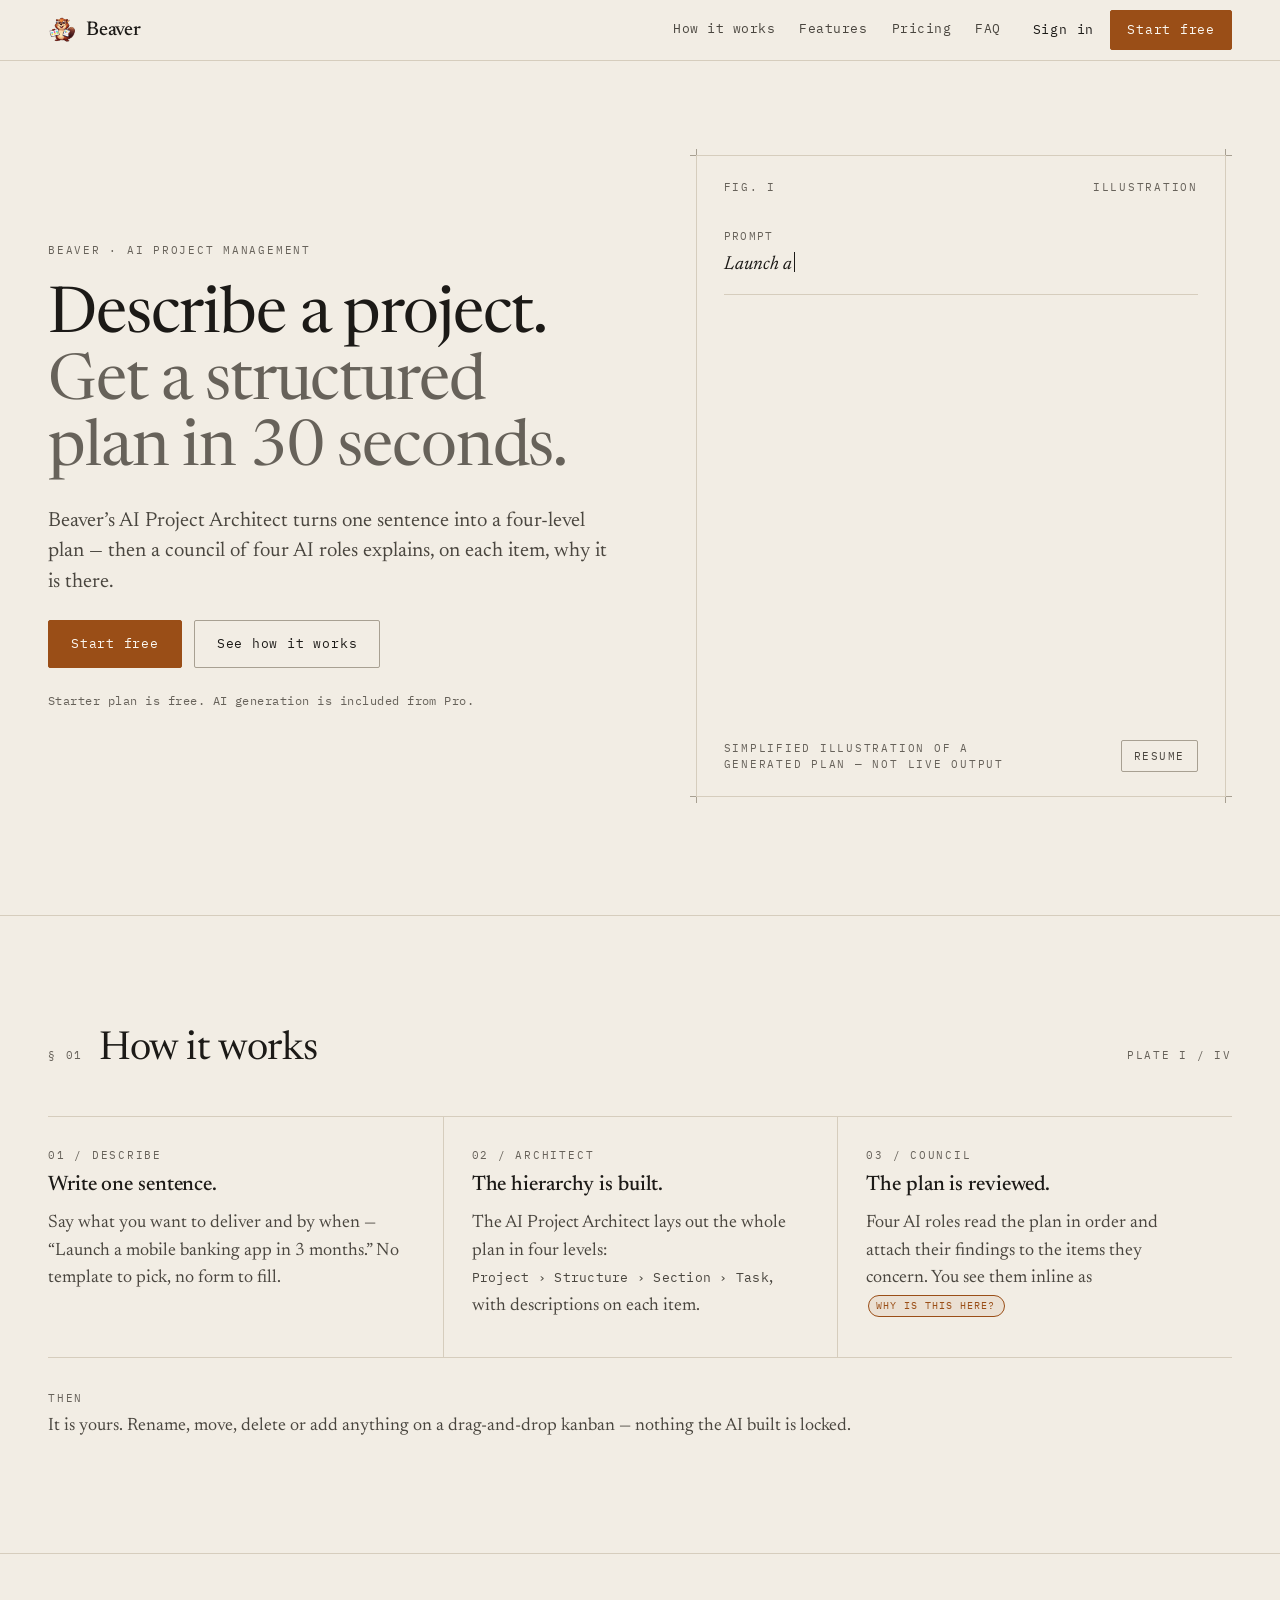
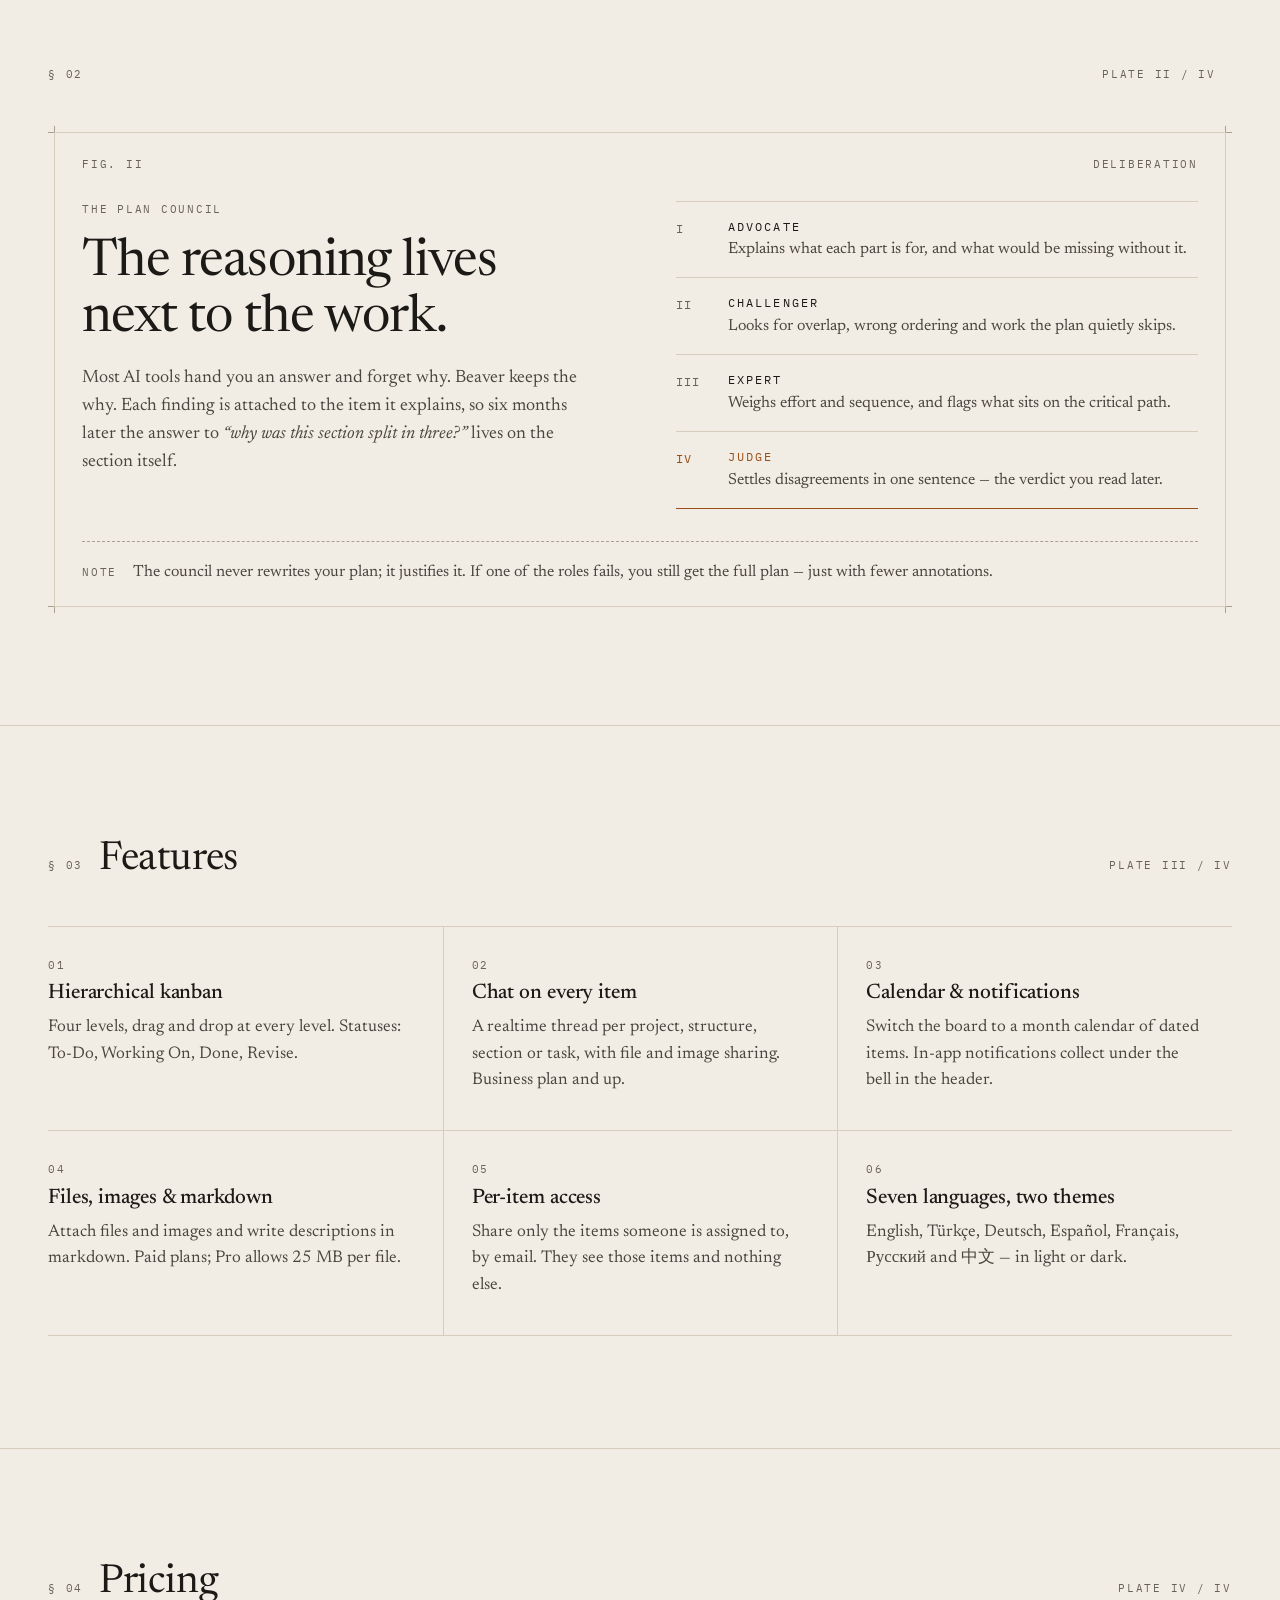
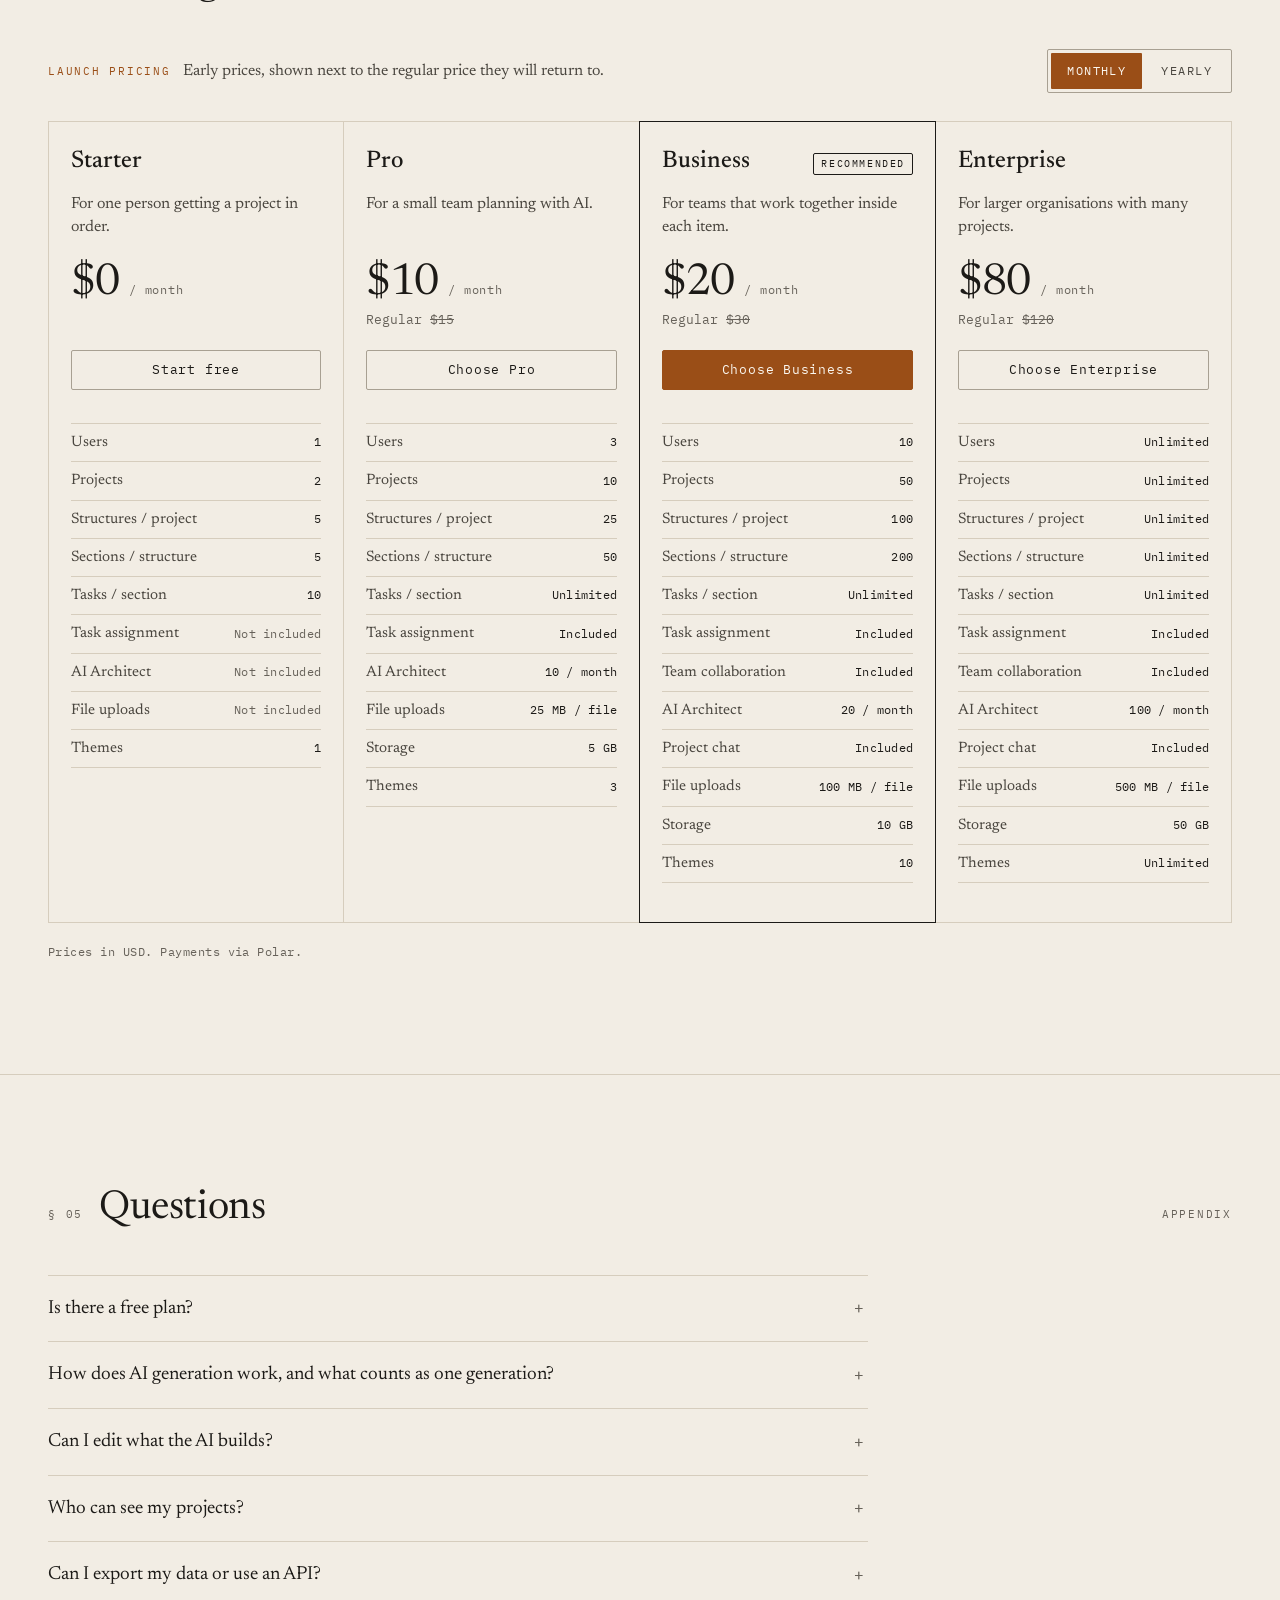
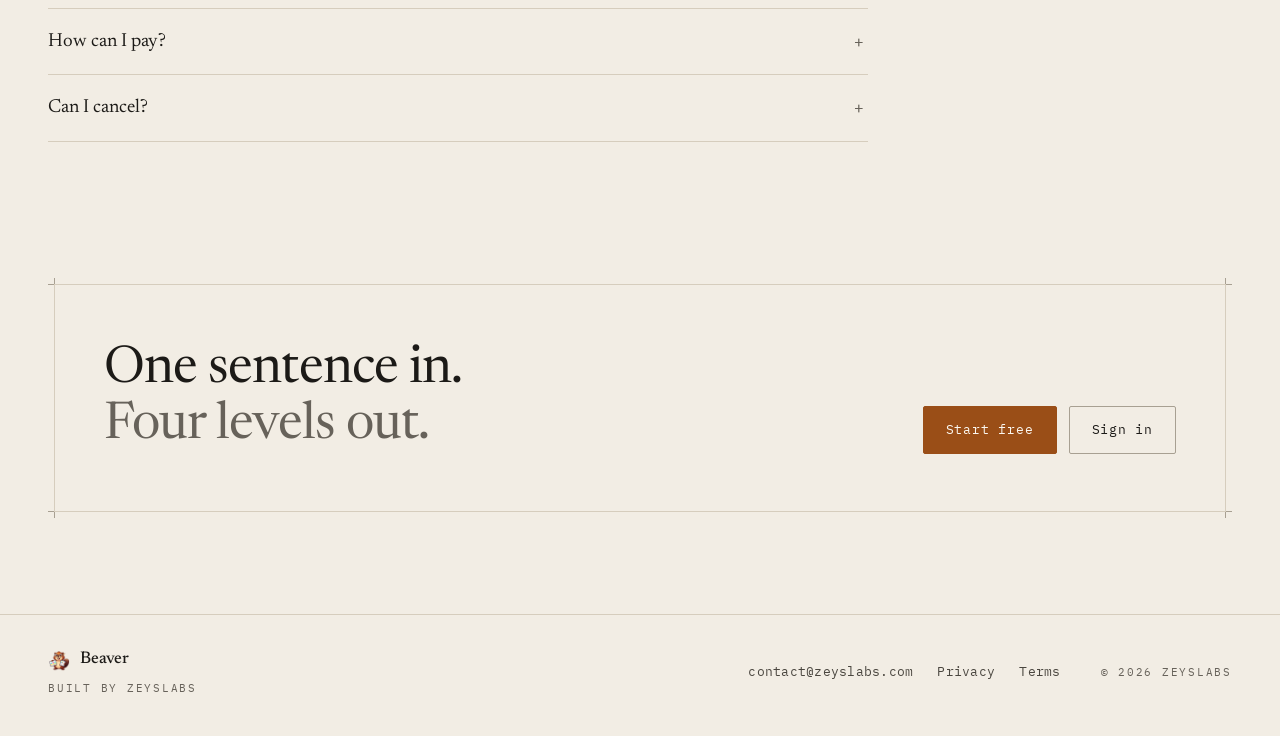
==== index.html @ 969b476d "feat(landing): new static marketing page "Annotated Silence" index.html + styles.css + main.js (vani" ====
<!doctype html>
<html lang="en" class="no-js">
<head>
<meta charset="utf-8">
<meta name="viewport" content="width=device-width, initial-scale=1">
<title>Beaver — Describe a project. Get a structured plan in 30 seconds.</title>
<meta name="description" content="Beaver is an AI project-management tool. Describe a project in one sentence; the AI Project Architect builds a four-level plan, and a four-role Plan Council explains why each part is there.">
<link rel="canonical" href="https://b3aver.com/">
<meta name="theme-color" content="#f2ede4" media="(prefers-color-scheme: light)">
<meta name="theme-color" content="#171512" media="(prefers-color-scheme: dark)">
<meta name="color-scheme" content="light dark">

<meta property="og:type" content="website">
<meta property="og:site_name" content="Beaver">
<meta property="og:url" content="https://b3aver.com/">
<meta property="og:title" content="Beaver — Describe a project. Get a structured plan in 30 seconds.">
<meta property="og:description" content="One prompt becomes a Project › Structure › Section › Task plan. Four AI roles then review it and leave their reasoning on the items they explain.">
<meta property="og:image" content="https://b3aver.com/assets/og.png">
<meta property="og:image:width" content="1280">
<meta property="og:image:height" content="640">
<meta property="og:image:alt" content="One sentence in, four levels out: a prompt branching into project, structures, sections and tasks.">
<meta name="twitter:card" content="summary_large_image">
<meta name="twitter:title" content="Beaver — Describe a project. Get a structured plan in 30 seconds.">
<meta name="twitter:description" content="One prompt becomes a four-level plan. Four AI roles review it and leave the reasoning on the work itself.">
<meta name="twitter:image" content="https://b3aver.com/assets/og.png">

<link rel="icon" type="image/png" href="assets/favicon.png">
<link rel="apple-touch-icon" href="assets/favicon.png">

<link rel="preconnect" href="https://fonts.googleapis.com">
<link rel="preconnect" href="https://fonts.gstatic.com" crossorigin>
<link rel="stylesheet" href="https://fonts.googleapis.com/css2?family=IBM+Plex+Mono:wght@400;500&family=Newsreader:ital,opsz,wght@0,6..72,400;0,6..72,500;1,6..72,400&display=swap">
<link rel="stylesheet" href="styles.css">
<script>document.documentElement.classList.replace('no-js','js')</script>

<script type="application/ld+json">
{
  "@context": "https://schema.org",
  "@type": "SoftwareApplication",
  "name": "Beaver",
  "url": "https://b3aver.com/",
  "applicationCategory": "BusinessApplication",
  "operatingSystem": "Web",
  "description": "AI project-management tool. One prompt becomes a four-level plan (Project, Structure, Section, Task), reviewed by a four-role Plan Council that attaches its reasoning to each item.",
  "publisher": { "@type": "Organization", "name": "ZeysLabs", "email": "contact@zeyslabs.com" },
  "offers": [
    { "@type": "Offer", "name": "Starter", "price": "0", "priceCurrency": "USD" },
    { "@type": "Offer", "name": "Pro (monthly, launch price)", "price": "10", "priceCurrency": "USD" },
    { "@type": "Offer", "name": "Business (monthly, launch price)", "price": "20", "priceCurrency": "USD" },
    { "@type": "Offer", "name": "Enterprise (monthly, launch price)", "price": "80", "priceCurrency": "USD" }
  ]
}
</script>
</head>
<body>
<a class="skip" href="#main">Skip to content</a>

<header class="site-header">
  <div class="wrap header-row">
    <a class="brand" href="/" aria-label="Beaver home">
      <img src="assets/beaver-mark.png" width="28" height="28" alt="">
      <span>Beaver</span>
    </a>
    <button class="menu-btn" type="button" aria-expanded="false" aria-controls="site-nav">
      <span class="menu-btn__label">Menu</span>
    </button>
    <nav id="site-nav" class="site-nav" aria-label="Primary">
      <ul class="nav-links">
        <li><a href="#how">How it works</a></li>
        <li><a href="#features">Features</a></li>
        <li><a href="#pricing">Pricing</a></li>
        <li><a href="#faq">FAQ</a></li>
      </ul>
      <div class="nav-actions">
        <a class="link-quiet" href="https://app.b3aver.com/login">Sign in</a>
        <a class="btn btn--primary" href="https://app.b3aver.com/login?tab=signup">Start free</a>
      </div>
    </nav>
  </div>
</header>

<main id="main">

  <!-- HERO -->
  <section class="hero wrap" aria-labelledby="hero-title">
    <div class="hero__copy">
      <p class="label">Beaver · AI project management</p>
      <h1 id="hero-title" class="display">Describe a project.<br><span class="display__quiet">Get a structured plan in 30&nbsp;seconds.</span></h1>
      <p class="lede">Beaver’s AI Project Architect turns one sentence into a four-level plan — then a council of four AI roles explains, on each item, why it is there.</p>
      <div class="cta-row">
        <a class="btn btn--primary btn--lg" href="https://app.b3aver.com/login?tab=signup">Start free</a>
        <a class="btn btn--ghost btn--lg" href="#how">See how it works</a>
      </div>
      <p class="fine">Starter plan is free. AI generation is included from Pro.</p>
    </div>

    <figure class="plate reg hero__plate" aria-labelledby="demo-cap">
      <div class="plate__head">
        <span class="label">Fig. I</span>
        <span class="label">Illustration</span>
      </div>

      <div class="demo" id="demo">
        <div class="demo__prompt">
          <span class="label label--tight">Prompt</span>
          <p class="demo__prompt-text"><span id="demo-typed">Launch a mobile banking app in 3 months</span><span class="caret" aria-hidden="true"></span></p>
        </div>

        <ol class="tree" id="demo-tree">
          <li class="row" data-level="project" style="--d:0"><span class="tag">Project</span><span class="t">Mobile banking app</span></li>
          <li class="row" data-level="structure" style="--d:1"><span class="tag">Structure</span><span class="t">Product &amp; compliance</span></li>
          <li class="row" data-level="section" style="--d:2"><span class="tag">Section</span><span class="t">Onboarding &amp; KYC</span></li>
          <li class="row" data-level="task" style="--d:3"><span class="tag">Task</span><span class="t">Identity verification flow</span></li>
          <li class="row" data-level="task" style="--d:3"><span class="tag">Task</span><span class="t">Consent &amp; terms screens</span></li>
          <li class="row" data-level="section" style="--d:2"><span class="tag">Section</span><span class="t">Licensing review</span></li>
          <li class="row row--annotated" data-level="structure" style="--d:1">
            <span class="tag">Structure</span><span class="t">Engineering</span>
            <span class="leader" aria-hidden="true"></span>
            <span class="why" id="demo-why"><span class="why__dot" aria-hidden="true"></span>Why is this here?</span>
          </li>
          <li class="note-row" id="demo-note" style="--d:1">
            <div class="note">
              <span class="note__role">IV · Judge</span>
              <span class="note__text">Split into three sections because ledger, cards and the app go through separate reviews — one slipping shouldn’t hold the others.</span>
            </div>
          </li>
          <li class="row" data-level="section" style="--d:2"><span class="tag">Section</span><span class="t">Core ledger</span></li>
          <li class="row" data-level="section" style="--d:2"><span class="tag">Section</span><span class="t">Card issuing</span></li>
          <li class="row" data-level="section" style="--d:2"><span class="tag">Section</span><span class="t">Mobile client</span></li>
          <li class="row" data-level="task" style="--d:3"><span class="tag">Task</span><span class="t">Account overview screen</span></li>
          <li class="row" data-level="structure" style="--d:1"><span class="tag">Structure</span><span class="t">Launch</span></li>
          <li class="row" data-level="section" style="--d:2"><span class="tag">Section</span><span class="t">Closed beta</span></li>
        </ol>
      </div>

      <div class="plate__foot">
        <figcaption id="demo-cap" class="label">Simplified illustration of a generated plan — not live output</figcaption>
        <button class="demo-ctl" id="demo-ctl" type="button" hidden>Pause</button>
      </div>
    </figure>
  </section>

  <!-- HOW -->
  <section id="how" class="section wrap" aria-labelledby="how-title">
    <header class="section__head">
      <span class="label">§ 01</span>
      <h2 id="how-title" class="h2">How it works</h2>
      <span class="label section__plate">Plate I / IV</span>
    </header>

    <ol class="steps">
      <li class="step">
        <span class="label">01 / Describe</span>
        <h3 class="h3">Write one sentence.</h3>
        <p>Say what you want to deliver and by when — “Launch a mobile banking app in 3 months.” No template to pick, no form to fill.</p>
      </li>
      <li class="step">
        <span class="label">02 / Architect</span>
        <h3 class="h3">The hierarchy is built.</h3>
        <p>The AI Project Architect lays out the whole plan in four levels: <span class="path">Project › Structure › Section › Task</span>, with descriptions on each item.</p>
      </li>
      <li class="step">
        <span class="label">03 / Council</span>
        <h3 class="h3">The plan is reviewed.</h3>
        <p>Four AI roles read the plan in order and attach their findings to the items they concern. You see them inline as <span class="why why--inline">Why is this here?</span></p>
      </li>
    </ol>

    <p class="after-note"><span class="label">Then</span> It is yours. Rename, move, delete or add anything on a drag-and-drop kanban — nothing the AI built is locked.</p>
  </section>

  <!-- COUNCIL -->
  <section id="council" class="section wrap" aria-labelledby="council-title">
    <header class="section__head">
      <span class="label">§ 02</span>
      <h2 class="h2 visually-hidden">The Plan Council</h2>
      <span class="label section__plate">Plate II / IV</span>
    </header>

    <div class="council plate reg">
      <div class="plate__head">
        <span class="label">Fig. II</span>
        <span class="label">Deliberation</span>
      </div>

      <div class="council__grid">
        <div class="council__copy">
          <p class="label">The Plan Council</p>
          <p id="council-title" class="display display--md">The reasoning lives next to the work.</p>
          <p>Most AI tools hand you an answer and forget why. Beaver keeps the why. Each finding is attached to the item it explains, so six months later the answer to <em>“why was this section split in three?”</em> lives on the section itself.</p>
        </div>

        <ol class="roles" aria-label="Council roles, in the order they review">
          <li class="role">
            <span class="role__n">I</span>
            <span class="role__name">Advocate</span>
            <span class="role__line">Explains what each part is for, and what would be missing without it.</span>
          </li>
          <li class="role">
            <span class="role__n">II</span>
            <span class="role__name">Challenger</span>
            <span class="role__line">Looks for overlap, wrong ordering and work the plan quietly skips.</span>
          </li>
          <li class="role">
            <span class="role__n">III</span>
            <span class="role__name">Expert</span>
            <span class="role__line">Weighs effort and sequence, and flags what sits on the critical path.</span>
          </li>
          <li class="role role--judge">
            <span class="role__n">IV</span>
            <span class="role__name">Judge</span>
            <span class="role__line">Settles disagreements in one sentence — the verdict you read later.</span>
          </li>
        </ol>
      </div>

      <p class="council__honest"><span class="label">Note</span> The council never rewrites your plan; it justifies it. If one of the roles fails, you still get the full plan — just with fewer annotations.</p>
    </div>
  </section>

  <!-- FEATURES -->
  <section id="features" class="section wrap" aria-labelledby="features-title">
    <header class="section__head">
      <span class="label">§ 03</span>
      <h2 id="features-title" class="h2">Features</h2>
      <span class="label section__plate">Plate III / IV</span>
    </header>

    <ul class="features">
      <li class="feature">
        <span class="label">01</span>
        <h3 class="h3">Hierarchical kanban</h3>
        <p>Four levels, drag and drop at every level. Statuses: To-Do, Working On, Done, Revise.</p>
      </li>
      <li class="feature">
        <span class="label">02</span>
        <h3 class="h3">Chat on every item</h3>
        <p>A realtime thread per project, structure, section or task, with file and image sharing. Business plan and up.</p>
      </li>
      <li class="feature">
        <span class="label">03</span>
        <h3 class="h3">Calendar &amp; notifications</h3>
        <p>Switch the board to a month calendar of dated items. In-app notifications collect under the bell in the header.</p>
      </li>
      <li class="feature">
        <span class="label">04</span>
        <h3 class="h3">Files, images &amp; markdown</h3>
        <p>Attach files and images and write descriptions in markdown. Paid plans; Pro allows 25&nbsp;MB per file.</p>
      </li>
      <li class="feature">
        <span class="label">05</span>
        <h3 class="h3">Per-item access</h3>
        <p>Share only the items someone is assigned to, by email. They see those items and nothing else.</p>
      </li>
      <li class="feature">
        <span class="label">06</span>
        <h3 class="h3">Seven languages, two themes</h3>
        <p>English, Türkçe, Deutsch, Español, Français, Русский and 中文 — in light or dark.</p>
      </li>
    </ul>
  </section>

  <!-- PRICING -->
  <section id="pricing" class="section wrap" aria-labelledby="pricing-title">
    <header class="section__head">
      <span class="label">§ 04</span>
      <h2 id="pricing-title" class="h2">Pricing</h2>
      <span class="label section__plate">Plate IV / IV</span>
    </header>

    <div class="pricing-bar">
      <p class="pricing-bar__note"><span class="label label--accent">Launch pricing</span> Early prices, shown next to the regular price they will return to.</p>
      <div class="toggle" role="group" aria-label="Billing period">
        <button type="button" class="toggle__btn" data-period="monthly" aria-pressed="true">Monthly</button>
        <button type="button" class="toggle__btn" data-period="yearly" aria-pressed="false">Yearly</button>
      </div>
    </div>

    <div class="plans" id="plans" aria-live="polite">
      <noscript>
        <p class="noscript">Starter $0 · Pro $10/month (regular $15) · Business $20/month (regular $30) · Enterprise $80/month (regular $120). Yearly: Pro $90, Business $180, Enterprise $720. <a href="https://app.b3aver.com/login?tab=signup">Start free</a></p>
      </noscript>
    </div>

    <p class="fine pricing-foot">Prices in USD. Payments via Polar.</p>
  </section>

  <!-- FAQ -->
  <section id="faq" class="section wrap" aria-labelledby="faq-title">
    <header class="section__head">
      <span class="label">§ 05</span>
      <h2 id="faq-title" class="h2">Questions</h2>
      <span class="label section__plate">Appendix</span>
    </header>

    <div class="faq">
      <details>
        <summary>Is there a free plan?</summary>
        <p>Yes. Starter is free: one user, two projects and the full kanban. AI generation and file uploads are not included on Starter.</p>
      </details>
      <details>
        <summary>How does AI generation work, and what counts as one generation?</summary>
        <p>You write one prompt. The AI Project Architect builds the full plan, then the Plan Council reviews it and attaches its findings. That whole run — one prompt, one complete reviewed plan — counts as one generation. Pro includes 10 per month, Business 20, Enterprise 100.</p>
      </details>
      <details>
        <summary>Can I edit what the AI builds?</summary>
        <p>Yes, everything. Generated items are ordinary items: rename, move, delete or add to them like anything you created yourself.</p>
      </details>
      <details>
        <summary>Who can see my projects?</summary>
        <p>Only you and the people you invite. Access is granted per item, by email — someone assigned to one task sees that task and the path to it, nothing else. Data is stored on Supabase with row-level security.</p>
      </details>
      <details>
        <summary>Can I export my data or use an API?</summary>
        <p>Not yet — it’s on our roadmap.</p>
      </details>
      <details>
        <summary>How can I pay?</summary>
        <p>By card, through Polar, our payment provider. We never see or store your card details.</p>
      </details>
      <details>
        <summary>Can I cancel?</summary>
        <p>Yes, anytime, from settings.</p>
      </details>
    </div>
  </section>

  <!-- FINAL CTA -->
  <section class="final wrap" aria-labelledby="final-title">
    <div class="plate reg final__plate">
      <p id="final-title" class="display display--md">One sentence in.<br><span class="display__quiet">Four levels out.</span></p>
      <div class="cta-row">
        <a class="btn btn--primary btn--lg" href="https://app.b3aver.com/login?tab=signup">Start free</a>
        <a class="btn btn--ghost btn--lg" href="https://app.b3aver.com/login">Sign in</a>
      </div>
    </div>
  </section>
</main>

<footer class="site-footer">
  <div class="wrap footer-row">
    <div class="footer-brand">
      <span class="brand brand--static"><img src="assets/beaver-mark.png" width="22" height="22" alt=""><span>Beaver</span></span>
      <p class="label">Built by ZeysLabs</p>
    </div>
    <ul class="footer-links">
      <li><a href="mailto:contact@zeyslabs.com">contact@zeyslabs.com</a></li>
      <li><a href="privacy.html">Privacy</a></li>
      <li><a href="terms.html">Terms</a></li>
    </ul>
    <p class="label footer-copy">© 2026 ZeysLabs</p>
  </div>
</footer>

<script src="main.js" defer></script>
</body>
</html>
---- styles.css ----
/* Beaver — "Annotated Silence"
   Warm ground, near-black ink, grey apparatus, one earthen accent used only where
   something has been decided (primary action, the Why-badge, active state, the Judge). */

:root {
  --ground: #f2ede4;
  --ground-2: #ebe5d9;
  --ink: #1c1a17;
  --ink-2: #4a463f;
  --grey: #67625a;          /* apparatus text — 5.1:1 on ground */
  --rule: #d6cdbd;          /* hairlines (decorative) */
  --rule-strong: #a8a092;
  --accent: #9a4e17;        /* verdict — 5.1:1 on ground */
  --accent-ink: #fbf7f0;
  --accent-soft: rgba(154, 78, 23, 0.08);

  --serif: "Newsreader", "Iowan Old Style", "Palatino Linotype", Georgia, serif;
  --mono: "IBM Plex Mono", ui-monospace, "SFMono-Regular", Menlo, Consolas, monospace;

  --gutter: 16px;
  --max: 1200px;
  --header-h: 60px;
  --ease: cubic-bezier(0.2, 0.6, 0.2, 1);
  color-scheme: light;
}

@media (prefers-color-scheme: dark) {
  :root {
    --ground: #171512;
    --ground-2: #1e1b17;
    --ink: #ece6da;
    --ink-2: #c9c2b5;
    --grey: #a39c8f;
    --rule: #34302a;
    --rule-strong: #57514a;
    --accent: #d98a4a;
    --accent-ink: #171512;
    --accent-soft: rgba(217, 138, 74, 0.1);
    color-scheme: dark;
  }
}

@media (min-width: 720px) { :root { --gutter: 32px; } }
@media (min-width: 1100px) { :root { --gutter: 48px; } }

/* ---------- base ---------- */
*, *::before, *::after { box-sizing: border-box; }
html { -webkit-text-size-adjust: 100%; scroll-behavior: smooth; scroll-padding-top: calc(var(--header-h) + 16px); }
body {
  margin: 0;
  background: var(--ground);
  color: var(--ink);
  font-family: var(--serif);
  font-size: 1.125rem;
  line-height: 1.55;
  font-optical-sizing: auto;
  text-rendering: optimizeLegibility;
  -webkit-font-smoothing: antialiased;
  overflow-x: hidden;
}
img { max-width: 100%; height: auto; display: block; }
h1, h2, h3, p, ol, ul, figure { margin: 0; }
ol, ul { padding: 0; list-style: none; }
a { color: inherit; text-decoration-thickness: 1px; text-underline-offset: 3px; }
em { font-style: italic; }
button { font: inherit; color: inherit; }

:focus-visible { outline: 2px solid var(--ink); outline-offset: 3px; border-radius: 2px; }

.wrap { width: 100%; max-width: calc(var(--max) + 2 * var(--gutter)); margin-inline: auto; padding-inline: var(--gutter); }

.visually-hidden {
  position: absolute !important; width: 1px; height: 1px; padding: 0; margin: -1px;
  overflow: hidden; clip: rect(0 0 0 0); white-space: nowrap; border: 0;
}

.skip {
  position: absolute; left: 12px; top: -48px; z-index: 50;
  background: var(--ink); color: var(--ground); padding: 8px 14px;
  font-family: var(--mono); font-size: 0.8125rem; text-decoration: none;
}
.skip:focus { top: 12px; }

/* ---------- type ---------- */
.label {
  font-family: var(--mono);
  font-size: 0.6875rem;          /* 11px */
  font-weight: 400;
  letter-spacing: 0.16em;
  text-transform: uppercase;
  color: var(--grey);
  line-height: 1.5;
}
.label--tight { letter-spacing: 0.12em; }
.label--accent { color: var(--accent); }

.display {
  font-family: var(--serif);
  font-weight: 400;
  font-size: clamp(2.375rem, 6.4vw, 4rem);
  line-height: 1.04;
  letter-spacing: -0.018em;
  color: var(--ink);
  text-wrap: balance;
}
.display--md { font-size: clamp(2rem, 4.6vw, 3.25rem); line-height: 1.08; }
.display__quiet { color: var(--grey); }

.h2 {
  font-family: var(--serif); font-weight: 400;
  font-size: clamp(1.75rem, 3.4vw, 2.5rem); line-height: 1.1; letter-spacing: -0.01em;
}
.h3 {
  font-family: var(--serif); font-weight: 500;
  font-size: 1.3125rem; line-height: 1.25; letter-spacing: -0.005em;
}
.lede { font-size: clamp(1.1875rem, 1.6vw, 1.3125rem); color: var(--ink-2); max-width: 34em; line-height: 1.5; }
.fine { font-family: var(--mono); font-size: 0.75rem; letter-spacing: 0.04em; color: var(--grey); }
.path { font-family: var(--mono); font-size: 0.8125rem; letter-spacing: 0.02em; white-space: nowrap; }

/* ---------- buttons ---------- */
.btn {
  display: inline-flex; align-items: center; justify-content: center;
  min-height: 40px; padding: 0 16px;
  font-family: var(--mono); font-size: 0.8125rem; letter-spacing: 0.06em;
  text-decoration: none; border: 1px solid transparent; border-radius: 2px;
  transition: background-color .2s var(--ease), border-color .2s var(--ease), color .2s var(--ease);
  white-space: nowrap; cursor: pointer;
}
.btn--lg { min-height: 48px; padding: 0 22px; }
.btn--primary { background: var(--accent); color: var(--accent-ink); border-color: var(--accent); }
.btn--primary:hover { background: var(--ink); border-color: var(--ink); color: var(--ground); }
.btn--ghost { border-color: var(--rule-strong); color: var(--ink); }
.btn--ghost:hover { border-color: var(--ink); }
.link-quiet { font-family: var(--mono); font-size: 0.8125rem; letter-spacing: 0.06em; text-decoration: none; color: var(--ink); padding: 10px 4px; }
.link-quiet:hover { text-decoration: underline; }
.cta-row { display: flex; flex-wrap: wrap; gap: 12px; }

/* ---------- registration plate ---------- */
/* A hairline frame inset 6px, with crosshair registration marks centred on its corners. */
.reg {
  position: relative;
  --m: var(--rule-strong);
  background-image:
    linear-gradient(var(--m), var(--m)), linear-gradient(var(--m), var(--m)),
    linear-gradient(var(--m), var(--m)), linear-gradient(var(--m), var(--m)),
    linear-gradient(var(--m), var(--m)), linear-gradient(var(--m), var(--m)),
    linear-gradient(var(--m), var(--m)), linear-gradient(var(--m), var(--m));
  background-repeat: no-repeat;
  background-size: 13px 1px, 1px 13px, 13px 1px, 1px 13px, 13px 1px, 1px 13px, 13px 1px, 1px 13px;
  background-position:
    left 0 top 6px, left 6px top 0,
    right 0 top 6px, right 6px top 0,
    left 0 bottom 6px, left 6px bottom 0,
    right 0 bottom 6px, right 6px bottom 0;
}
.reg::before {
  content: ""; position: absolute; inset: 6px;
  border: 1px solid var(--rule); pointer-events: none;
}
.plate { padding: 22px 22px; }
.plate__head, .plate__foot {
  position: relative; display: flex; justify-content: space-between; align-items: center; gap: 12px;
}
.plate__foot { margin-top: 20px; min-height: 32px; }

/* ---------- header ---------- */
.site-header {
  position: sticky; top: 0; z-index: 20;
  background: var(--ground);
  border-bottom: 1px solid var(--rule);
}
.header-row { display: flex; align-items: center; justify-content: space-between; height: var(--header-h); gap: 16px; }
.brand { display: inline-flex; align-items: center; gap: 10px; text-decoration: none; font-family: var(--serif); font-size: 1.25rem; font-weight: 500; letter-spacing: -0.01em; }
.brand img { border-radius: 50%; }

.menu-btn {
  display: none; background: none; border: 1px solid var(--rule-strong); border-radius: 2px;
  min-height: 40px; padding: 0 14px; cursor: pointer;
  font-family: var(--mono); font-size: 0.75rem; letter-spacing: 0.14em; text-transform: uppercase;
}
.site-nav { display: flex; align-items: center; gap: 28px; }
.nav-links { display: flex; gap: 24px; }
.nav-links a { font-family: var(--mono); font-size: 0.8125rem; letter-spacing: 0.04em; text-decoration: none; color: var(--ink-2); padding: 10px 0; }
.nav-links a:hover { color: var(--ink); text-decoration: underline; }
.nav-actions { display: flex; align-items: center; gap: 12px; }

@media (max-width: 879px) {
  .js .menu-btn { display: inline-flex; align-items: center; }
  .js .site-nav {
    display: none; position: absolute; left: 0; right: 0; top: var(--header-h);
    background: var(--ground); border-bottom: 1px solid var(--rule);
    padding: 8px var(--gutter) 20px; flex-direction: column; align-items: stretch; gap: 16px;
  }
  .js .site-nav[data-open="true"] { display: flex; }
  .js .nav-links { flex-direction: column; gap: 0; }
  .js .nav-links a { display: block; padding: 14px 0; border-bottom: 1px solid var(--rule); font-size: 0.875rem; }
  .js .nav-actions { justify-content: space-between; }
  .js .nav-actions .btn { flex: 1; min-height: 44px; }
  /* no-JS fallback: links wrap under the brand */
  .no-js .header-row { height: auto; flex-wrap: wrap; padding-block: 10px; }
  .no-js .site-nav { flex-wrap: wrap; gap: 12px; }
  .no-js .nav-links { flex-wrap: wrap; gap: 12px; }
}

/* ---------- hero ---------- */
.hero {
  display: grid; gap: 48px;
  padding-top: 56px; padding-bottom: 72px;
}
.hero__copy { display: flex; flex-direction: column; gap: 22px; }
.hero__copy .label { margin-bottom: 4px; }
.hero__copy .fine { margin-top: 2px; }

@media (min-width: 1040px) {
  .hero { grid-template-columns: minmax(0, 1.05fr) minmax(0, 1fr); align-items: center; gap: 72px; padding-top: 88px; padding-bottom: 112px; }
}

/* ---------- demo (hero illustration) ---------- */
.demo { position: relative; margin-top: 18px; }
.demo__prompt {
  display: grid; gap: 8px; padding: 14px 0 16px;
  border-bottom: 1px solid var(--rule);
}
.demo__prompt-text {
  font-family: var(--serif); font-style: italic; font-size: 1.1875rem; line-height: 1.35; min-height: 1.35em;
  color: var(--ink);
}
.caret {
  display: inline-block; width: 1px; height: 1.05em; margin-left: 2px; vertical-align: -0.15em;
  background: var(--ink); opacity: 0;
}
.demo.is-typing .caret { opacity: 1; animation: blink 1s steps(1) infinite; }
@keyframes blink { 50% { opacity: 0; } }

.tree { margin-top: 14px; display: grid; }
.row, .note-row {
  --indent: 12px;
  position: relative;
  padding-left: calc(var(--d) * var(--indent));
  transition: opacity .45s var(--ease), transform .45s var(--ease);
}
.row { display: flex; align-items: baseline; gap: 10px; min-height: 30px; padding-block: 4px; min-width: 0; }
/* containment hairlines: one vertical rule per ancestor level */
.row::before, .note-row::before {
  content: ""; position: absolute; top: 0; bottom: 0; left: 0;
  width: calc(var(--d) * var(--indent));
  background-image: repeating-linear-gradient(to right, var(--rule) 0 1px, transparent 1px var(--indent));
  background-position: 4px 0;
  background-repeat: no-repeat;
  background-size: calc(var(--d) * var(--indent) - 4px) 100%;
}
.tag {
  flex: 0 0 auto; width: 56px;
  font-family: var(--mono); font-size: 0.5625rem; letter-spacing: 0.08em; text-transform: uppercase; color: var(--grey);
}
.t {
  min-width: 0; overflow: hidden; text-overflow: ellipsis; white-space: nowrap;
  font-size: 1rem; line-height: 1.3;
}
.row[data-level="project"] .t { font-size: 1.1875rem; font-weight: 500; }
.row[data-level="structure"] .t { font-weight: 500; }
.row[data-level="task"] .t { font-family: var(--mono); font-size: 0.75rem; letter-spacing: 0.01em; color: var(--ink-2); }

.leader { flex: 1 1 auto; min-width: 12px; align-self: center; height: 1px; background: var(--accent); opacity: .55; transform-origin: left; transition: transform .5s var(--ease), opacity .3s; }

.why {
  flex: 0 0 auto; display: inline-flex; align-items: center; gap: 6px;
  font-family: var(--mono); font-size: 0.625rem; letter-spacing: 0.1em; text-transform: uppercase;
  color: var(--accent); border: 1px solid var(--accent); border-radius: 999px;
  padding: 3px 9px 3px 7px; background: var(--accent-soft); white-space: nowrap; line-height: 1.4;
  transition: opacity .35s var(--ease);
}
.why__dot { width: 5px; height: 5px; border-radius: 50%; background: var(--accent); }
.why--inline { vertical-align: 0.1em; margin-left: 2px; }

.note-row { display: grid; grid-template-rows: 1fr; transition: grid-template-rows .55s var(--ease), opacity .4s var(--ease); }
.note {
  overflow: hidden; min-height: 0;
  margin: 2px 0 8px 64px;
  border-left: 1px solid var(--accent); padding: 4px 0 4px 12px;
  display: grid; gap: 4px;
}
.note__role { font-family: var(--mono); font-size: 0.625rem; letter-spacing: 0.16em; text-transform: uppercase; color: var(--accent); }
.note__text { font-style: italic; font-size: 0.9375rem; line-height: 1.45; color: var(--ink-2); max-width: 36em; }

@media (max-width: 519px) {
  .row--annotated { flex-wrap: wrap; row-gap: 6px; }
  .row--annotated .leader { display: none; }
  .row--annotated .why { flex-basis: auto; margin-left: 64px; }
  .row--annotated .t { flex: 1 1 auto; }
}

/* animation states (only applied by JS, never with reduced motion) */
.row.is-pending { opacity: 0; transform: translateY(4px); }
.row--annotated.is-unjudged .why { opacity: 0; }
.row--annotated.is-unjudged .leader { transform: scaleX(0); opacity: 0; }
.note-row.is-pending { grid-template-rows: 0fr; opacity: 0; }

.demo-ctl {
  background: none; border: 1px solid var(--rule-strong); border-radius: 2px; cursor: pointer;
  min-height: 32px; padding: 0 12px; flex: 0 0 auto;
  font-family: var(--mono); font-size: 0.6875rem; letter-spacing: 0.14em; text-transform: uppercase; color: var(--ink-2);
}
.demo-ctl:hover { border-color: var(--ink); color: var(--ink); }
.plate__foot figcaption { max-width: 30em; }

@media (min-width: 720px) {
  .plate { padding: 30px 34px; }
  .row, .note-row { --indent: 22px; }
  .tag { width: 72px; letter-spacing: 0.14em; }
  .note { margin-left: 82px; }
}

/* ---------- sections ---------- */
.section { padding-block: 72px; border-top: 1px solid var(--rule); }
@media (min-width: 1040px) { .section { padding-block: 112px; } }
.section__head {
  display: grid; grid-template-columns: auto 1fr auto; align-items: baseline; gap: 16px;
  margin-bottom: 44px;
}
.section__plate { text-align: right; }
@media (max-width: 519px) { .section__plate { display: none; } .section__head { grid-template-columns: auto 1fr; } }

/* how */
.steps { display: grid; gap: 0; border-top: 1px solid var(--rule); counter-reset: step; }
.step { display: grid; gap: 10px; padding: 26px 0 30px; border-bottom: 1px solid var(--rule); align-content: start; }
.step p { color: var(--ink-2); max-width: 30em; }
@media (min-width: 880px) {
  .steps { grid-template-columns: repeat(3, 1fr); border-bottom: 1px solid var(--rule); }
  .step { padding: 30px 28px 36px; border-bottom: 0; border-left: 1px solid var(--rule); }
  .step:first-child { border-left: 0; padding-left: 0; }
}
.after-note { margin-top: 32px; display: flex; flex-wrap: wrap; gap: 6px 16px; align-items: baseline; color: var(--ink-2); max-width: 46em; }

/* council */
.council { padding-bottom: 28px; }
.council__grid { position: relative; display: grid; gap: 40px; margin-top: 28px; }
.council__copy { display: grid; gap: 18px; align-content: start; }
.council__copy > p:last-child { color: var(--ink-2); max-width: 32em; }
.roles { display: grid; border-top: 1px solid var(--rule); align-content: start; }
.role {
  display: grid; grid-template-columns: 2.2em 1fr; column-gap: 12px; row-gap: 2px;
  padding: 16px 0; border-bottom: 1px solid var(--rule);
}
.role__n { grid-row: span 2; font-family: var(--mono); font-size: 0.75rem; letter-spacing: 0.08em; color: var(--grey); padding-top: 2px; }
.role__name { font-family: var(--mono); font-size: 0.75rem; letter-spacing: 0.18em; text-transform: uppercase; color: var(--ink); }
.role__line { font-size: 1rem; color: var(--ink-2); line-height: 1.45; }
.role--judge .role__n, .role--judge .role__name { color: var(--accent); }
.role--judge { position: relative; }
.role--judge::after { content: ""; position: absolute; left: 0; right: 0; bottom: -1px; height: 1px; background: var(--accent); }
.council__honest {
  position: relative; margin-top: 32px; padding-top: 18px; border-top: 1px dashed var(--rule-strong);
  display: flex; flex-wrap: wrap; gap: 6px 16px; align-items: baseline;
  font-size: 1rem; color: var(--ink-2);
}
@media (min-width: 960px) {
  .council__grid { grid-template-columns: minmax(0, 1fr) minmax(0, 1fr); gap: 72px; }
}

/* features */
.features { display: grid; border-top: 1px solid var(--rule); }
.feature { display: grid; gap: 8px; padding: 24px 0 28px; border-bottom: 1px solid var(--rule); align-content: start; }
.feature p { color: var(--ink-2); font-size: 1.0625rem; max-width: 30em; }
@media (min-width: 720px) {
  .features { grid-template-columns: repeat(2, 1fr); }
  .feature { padding: 28px 28px 32px 0; }
  .feature:nth-child(2n) { padding-left: 28px; border-left: 1px solid var(--rule); }
}
@media (min-width: 1100px) {
  .features { grid-template-columns: repeat(3, 1fr); }
  .feature, .feature:nth-child(2n) { padding: 30px 28px 36px; border-left: 1px solid var(--rule); }
  .feature:nth-child(3n + 1) { border-left: 0; padding-left: 0; }
}

/* pricing */
.pricing-bar { display: flex; flex-wrap: wrap; align-items: center; justify-content: space-between; gap: 16px 24px; margin-bottom: 28px; }
.pricing-bar__note { display: flex; flex-wrap: wrap; gap: 4px 12px; align-items: baseline; color: var(--ink-2); font-size: 1rem; }
.toggle { display: inline-flex; border: 1px solid var(--rule-strong); border-radius: 2px; padding: 3px; gap: 3px; }
.toggle__btn {
  background: none; border: 0; border-radius: 1px; cursor: pointer;
  min-height: 36px; padding: 0 16px;
  font-family: var(--mono); font-size: 0.75rem; letter-spacing: 0.12em; text-transform: uppercase; color: var(--ink-2);
}
.toggle__btn[aria-pressed="true"] { background: var(--accent); color: var(--accent-ink); }
.toggle__btn:not([aria-pressed="true"]):hover { color: var(--ink); }

.plans { display: grid; gap: 16px; }
@media (min-width: 680px) { .plans { grid-template-columns: repeat(2, minmax(0, 1fr)); } }
@media (min-width: 1180px) { .plans { grid-template-columns: repeat(4, minmax(0, 1fr)); gap: 0; } }

.plan { position: relative; display: flex; flex-direction: column; gap: 18px; padding: 26px 22px 24px; border: 1px solid var(--rule); background: var(--ground); }
@media (min-width: 1180px) {
  .plan + .plan { border-left: 0; }
}
.plan--featured { border-color: var(--ink); z-index: 1; }
@media (min-width: 1180px) { .plan--featured { border-left: 1px solid var(--ink) !important; margin-left: -1px; } }
.plan__top { display: flex; justify-content: space-between; align-items: baseline; gap: 8px; min-height: 1.5em; }
.plan__name { font-family: var(--serif); font-size: 1.5rem; font-weight: 500; line-height: 1.1; }
.plan__flag { font-family: var(--mono); font-size: 0.625rem; letter-spacing: 0.16em; text-transform: uppercase; color: var(--ink); border: 1px solid var(--ink); padding: 2px 7px; border-radius: 2px; }
.plan__blurb { font-size: 1rem; color: var(--ink-2); line-height: 1.4; min-height: 2.8em; }
.plan__price { display: flex; flex-wrap: wrap; align-items: baseline; gap: 4px 10px; padding-block: 6px 2px; }
.plan__amount { font-family: var(--serif); font-size: 2.75rem; line-height: 1; letter-spacing: -0.02em; }
.plan__per { font-family: var(--mono); font-size: 0.75rem; letter-spacing: 0.06em; color: var(--grey); }
.plan__was { font-family: var(--mono); font-size: 0.8125rem; color: var(--grey); width: 100%; }
.plan__was s { text-decoration-thickness: 1px; }
.plan .btn { width: 100%; }
.specs { display: grid; border-top: 1px solid var(--rule); font-size: 0.9375rem; }
.specs div { display: flex; justify-content: space-between; gap: 12px; padding: 7px 0; border-bottom: 1px solid var(--rule); }
.specs dt { color: var(--ink-2); }
.specs dd { margin: 0; font-family: var(--mono); font-size: 0.75rem; letter-spacing: 0.02em; text-align: right; align-self: center; }
.specs dd.no { color: var(--grey); }
.pricing-foot { margin-top: 20px; }
.noscript { color: var(--ink-2); }

/* faq */
.faq { border-top: 1px solid var(--rule); max-width: 820px; }
.faq details { border-bottom: 1px solid var(--rule); }
.faq summary {
  list-style: none; cursor: pointer; position: relative;
  padding: 20px 40px 20px 0; font-size: 1.1875rem; line-height: 1.35;
}
.faq summary::-webkit-details-marker { display: none; }
.faq summary::after {
  content: "+"; position: absolute; right: 4px; top: 50%; transform: translateY(-50%);
  font-family: var(--mono); font-size: 1rem; color: var(--grey);
}
.faq details[open] summary::after { content: "−"; }
.faq summary:hover { color: var(--ink-2); }
.faq details p { padding: 0 40px 22px 0; color: var(--ink-2); max-width: 40em; }

/* final */
.final { padding-block: 24px 96px; }
.final__plate { display: grid; gap: 28px; justify-items: start; padding: 48px 28px; }
@media (min-width: 720px) {
  .final__plate { grid-template-columns: 1fr auto; align-items: end; padding: 64px 56px; }
}

/* footer */
.site-footer { border-top: 1px solid var(--rule); padding-block: 32px 40px; }
.footer-row { display: grid; gap: 20px; }
.footer-brand { display: grid; gap: 6px; }
.brand--static { font-size: 1.0625rem; }
.footer-links { display: flex; flex-wrap: wrap; gap: 4px 24px; }
.footer-links a { font-family: var(--mono); font-size: 0.8125rem; letter-spacing: 0.02em; text-decoration: none; color: var(--ink-2); padding: 8px 0; display: inline-block; }
.footer-links a:hover { color: var(--ink); text-decoration: underline; }
@media (min-width: 880px) {
  .footer-row { grid-template-columns: 1fr auto auto; align-items: center; gap: 40px; }
}

/* ---------- legal pages ---------- */
.legal { padding-block: 56px 96px; }
.legal__body { max-width: 720px; }
.legal__body h1 { margin: 10px 0 8px; }
.legal__body h2 { font-family: var(--serif); font-weight: 500; font-size: 1.375rem; margin: 40px 0 10px; }
.legal__body p, .legal__body li { color: var(--ink-2); }
.legal__body p + p { margin-top: 12px; }
.legal__body ul { list-style: none; display: grid; gap: 6px; margin-top: 8px; }
.legal__body li { padding-left: 20px; position: relative; }
.legal__body li::before { content: ""; position: absolute; left: 2px; top: 0.8em; width: 9px; height: 1px; background: var(--rule-strong); }
.legal__back { display: inline-block; margin-top: 48px; }

/* ---------- motion preferences ---------- */
@media (prefers-reduced-motion: reduce) {
  html { scroll-behavior: auto; }
  *, *::before, *::after { transition: none !important; animation: none !important; }
}
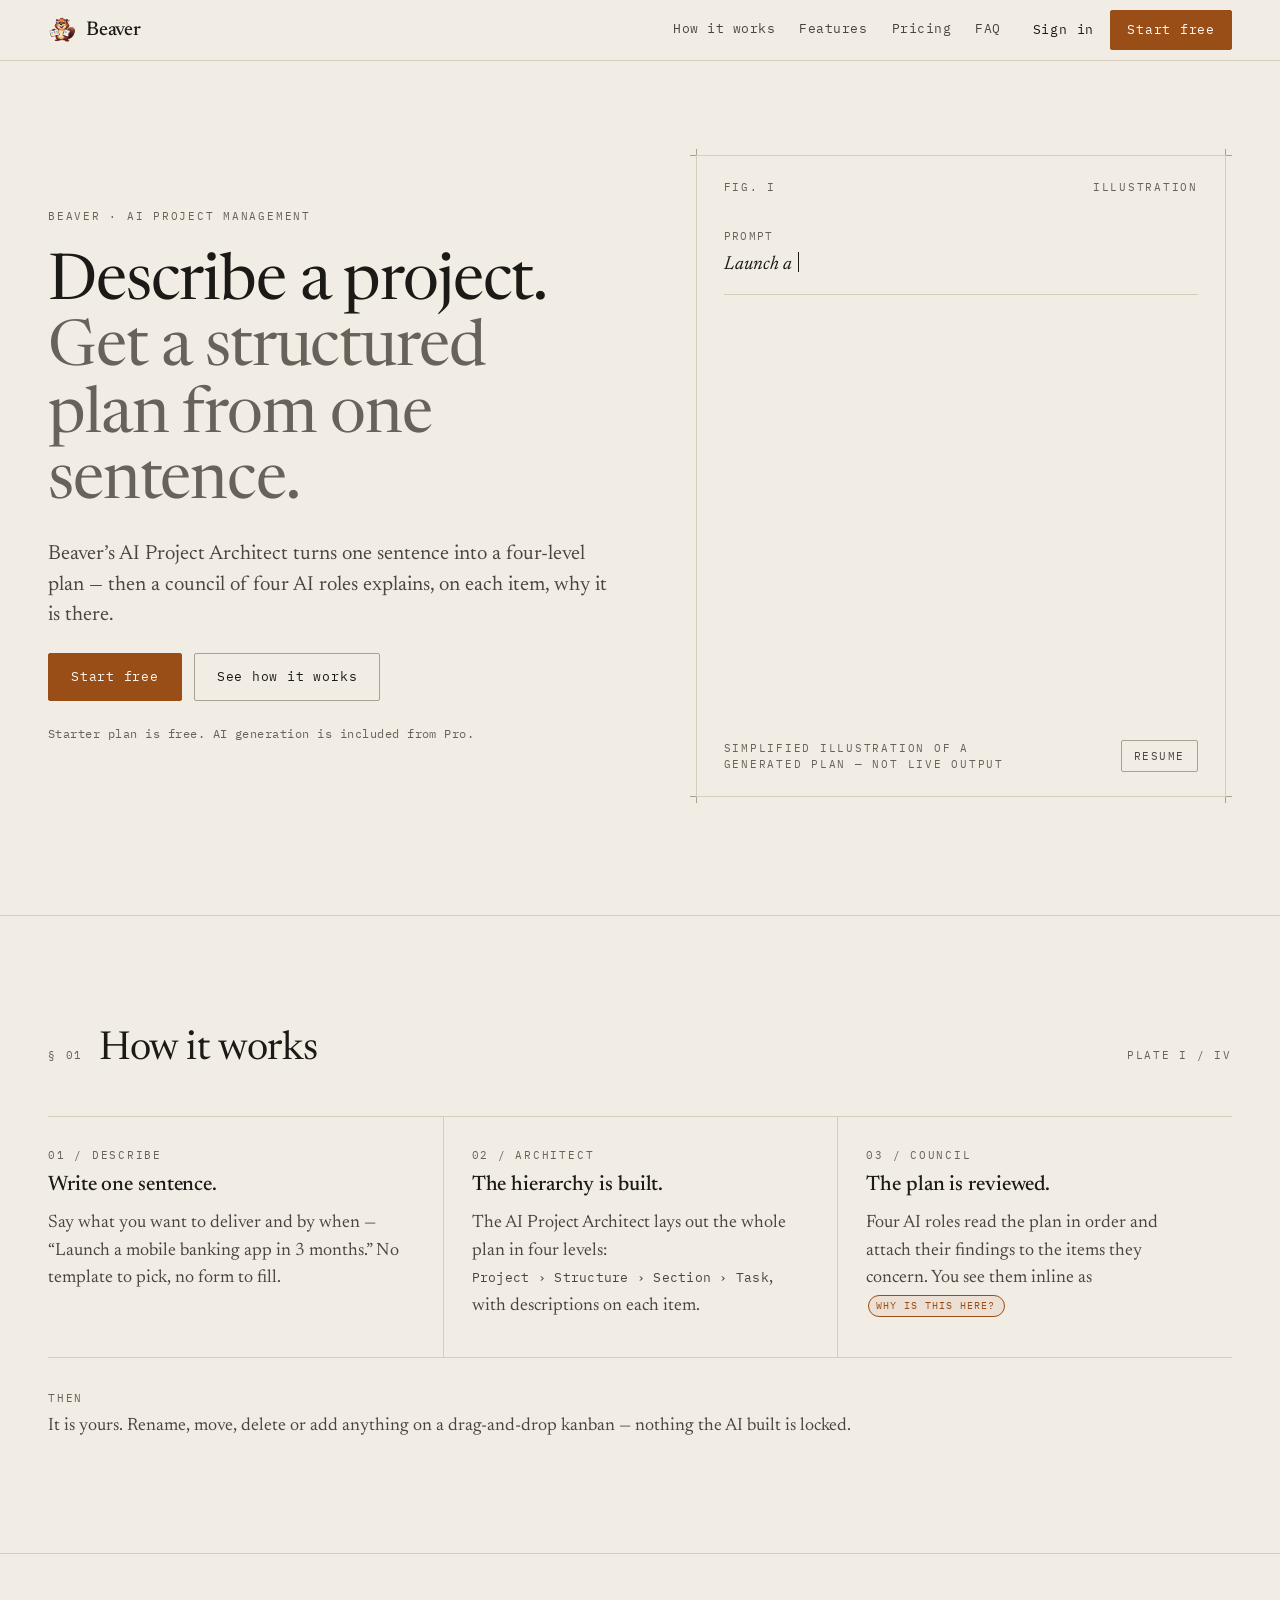
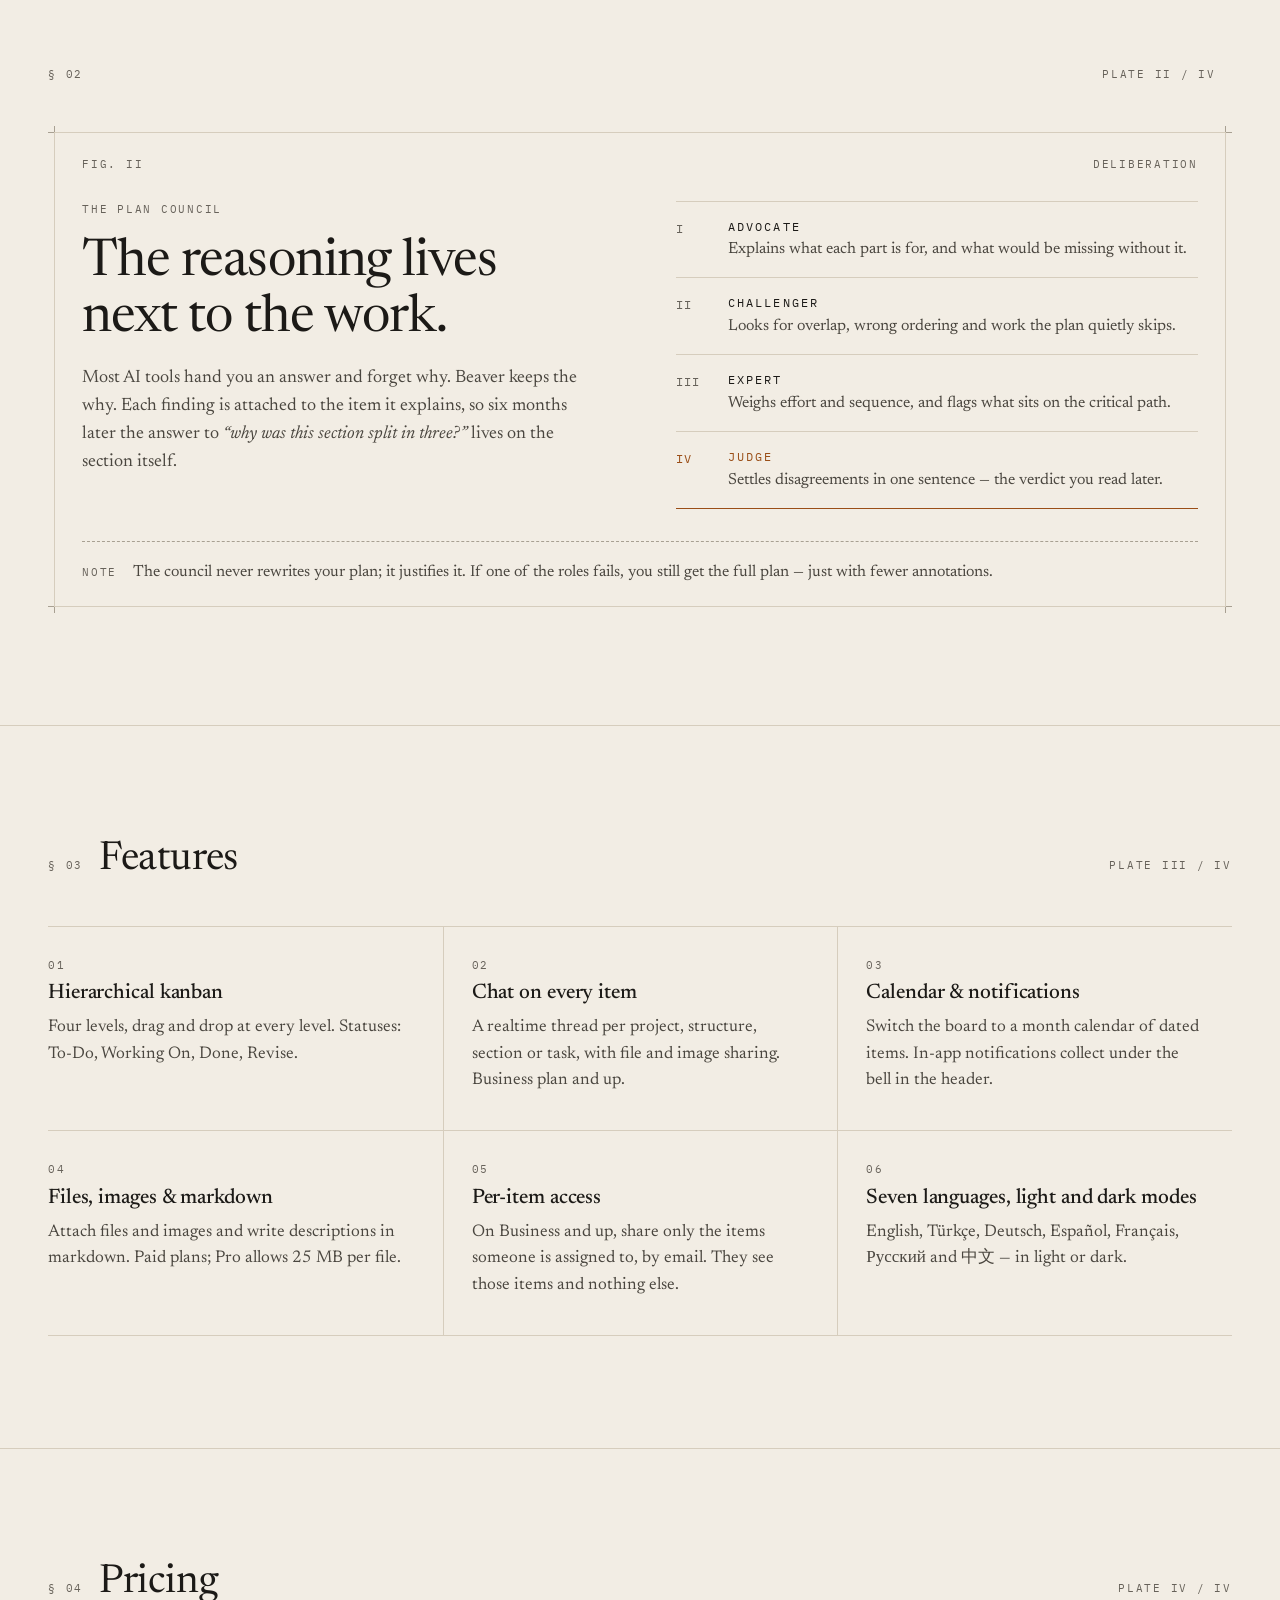
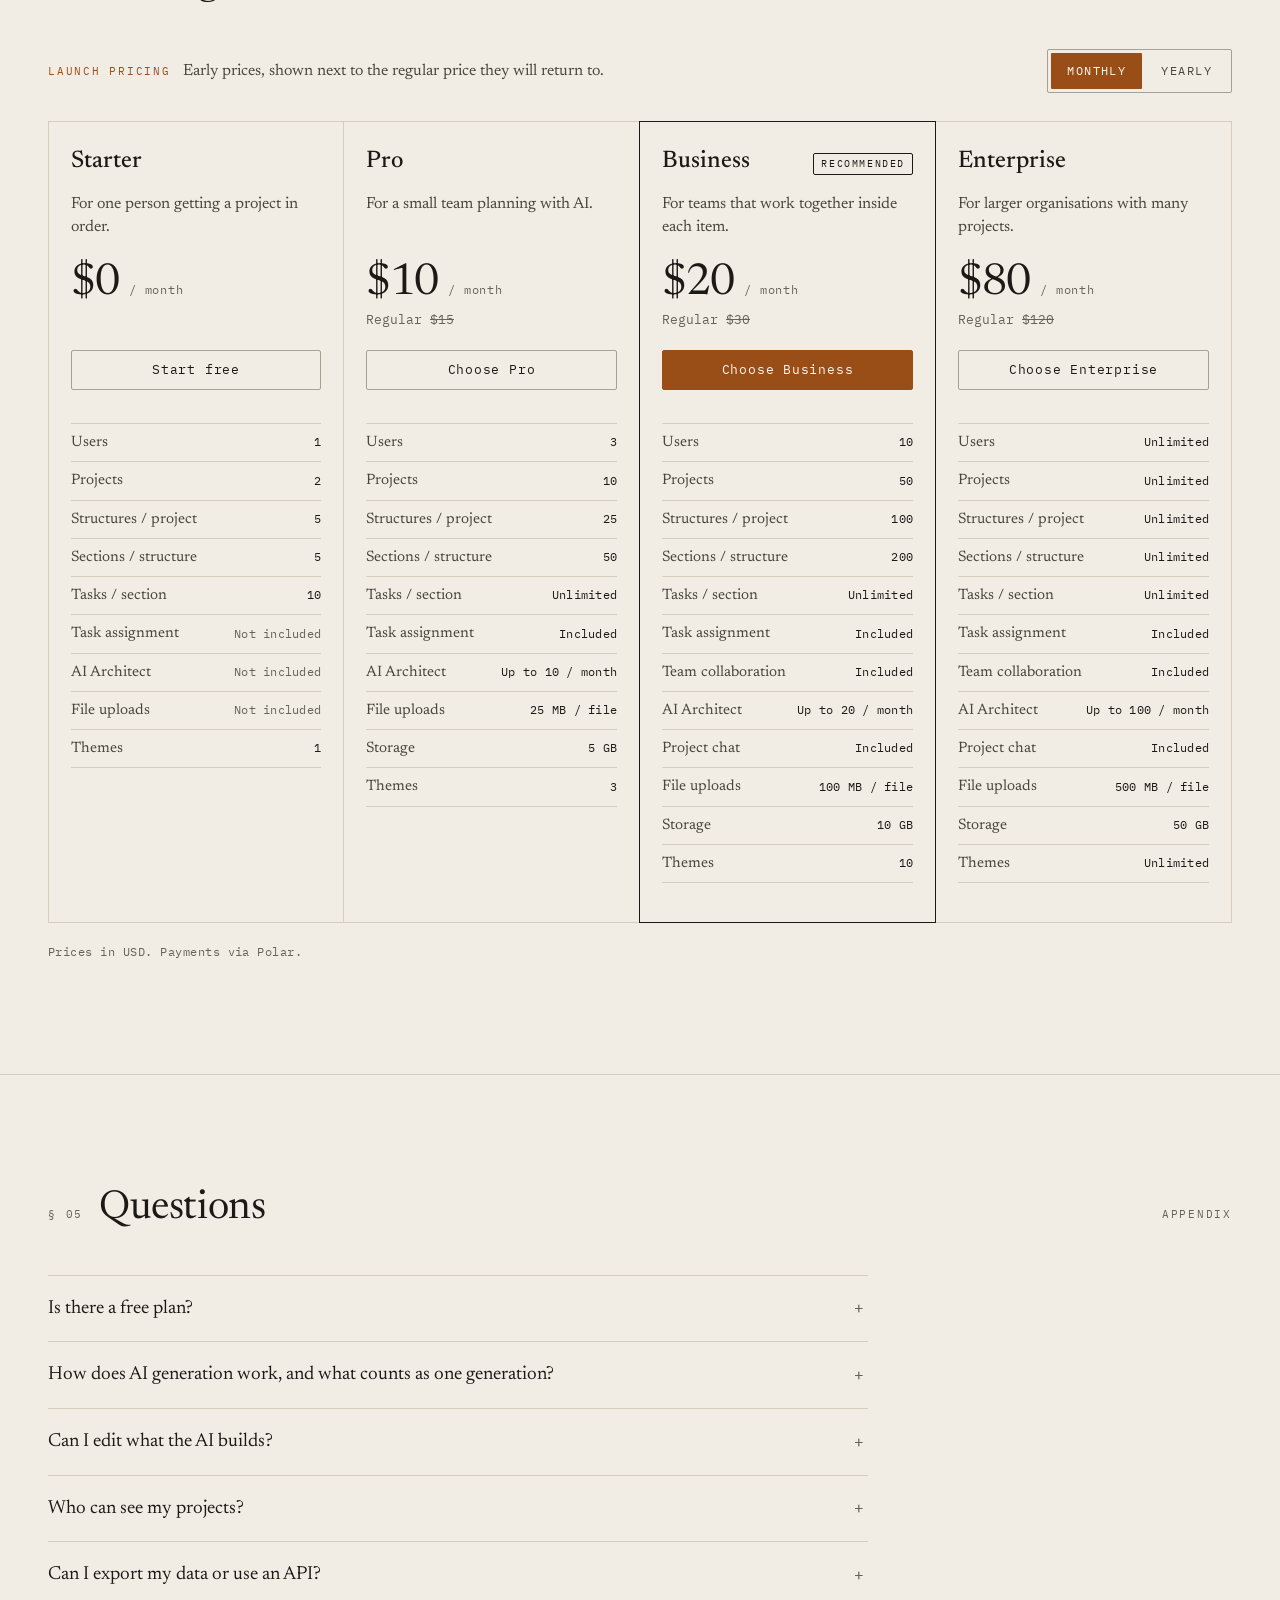
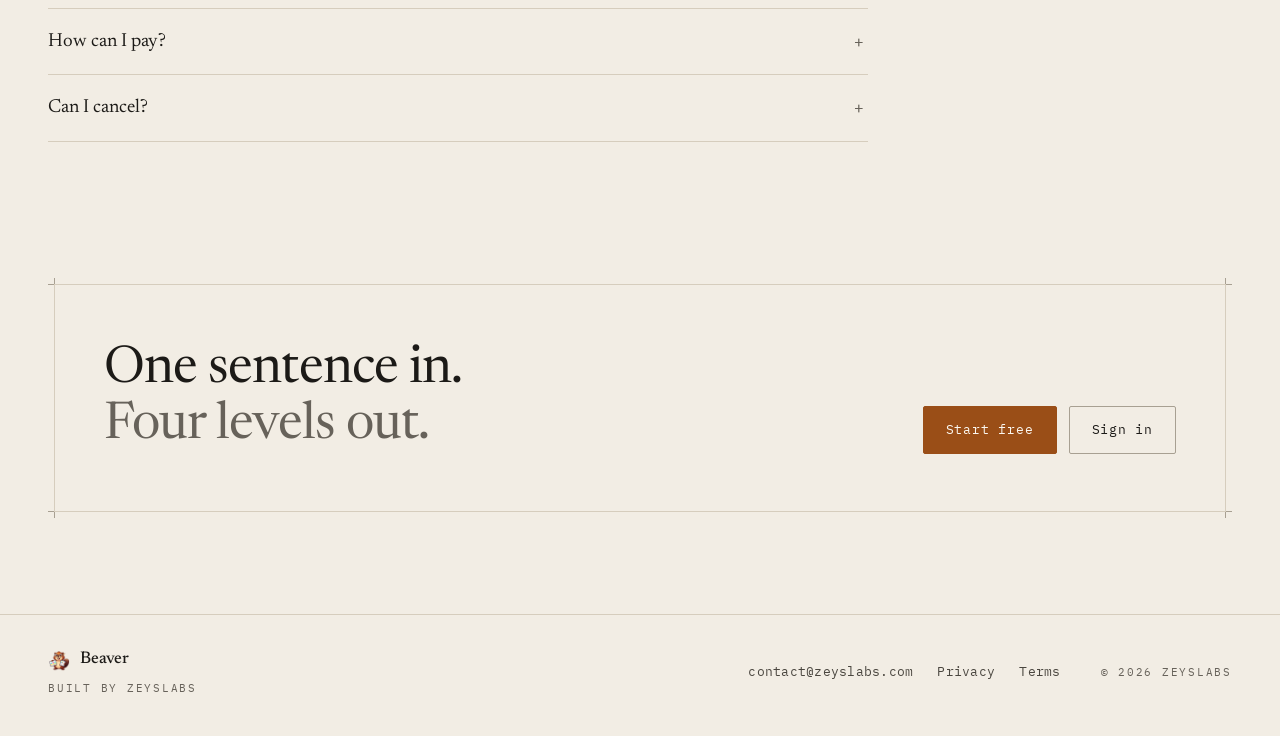
==== commit c62126f9: "Landing: audit fixes (claims, cancel wording, clean URLs, headers regex, BOM) Co-Authored-By: Claude" ====
--- a/index.html
+++ b/index.html
@@ -1,9 +1,9 @@
 <!doctype html>
-<html lang="en" class="no-js">
+<html lang="en">
 <head>
 <meta charset="utf-8">
 <meta name="viewport" content="width=device-width, initial-scale=1">
-<title>Beaver — Describe a project. Get a structured plan in 30 seconds.</title>
+<title>Beaver — Describe a project. Get a structured plan from one sentence.</title>
 <meta name="description" content="Beaver is an AI project-management tool. Describe a project in one sentence; the AI Project Architect builds a four-level plan, and a four-role Plan Council explains why each part is there.">
 <link rel="canonical" href="https://b3aver.com/">
 <meta name="theme-color" content="#f2ede4" media="(prefers-color-scheme: light)">
@@ -13,14 +13,14 @@
 <meta property="og:type" content="website">
 <meta property="og:site_name" content="Beaver">
 <meta property="og:url" content="https://b3aver.com/">
-<meta property="og:title" content="Beaver — Describe a project. Get a structured plan in 30 seconds.">
+<meta property="og:title" content="Beaver — Describe a project. Get a structured plan from one sentence.">
 <meta property="og:description" content="One prompt becomes a Project › Structure › Section › Task plan. Four AI roles then review it and leave their reasoning on the items they explain.">
 <meta property="og:image" content="https://b3aver.com/assets/og.png">
-<meta property="og:image:width" content="1280">
-<meta property="og:image:height" content="640">
+<meta property="og:image:width" content="1200">
+<meta property="og:image:height" content="630">
 <meta property="og:image:alt" content="One sentence in, four levels out: a prompt branching into project, structures, sections and tasks.">
 <meta name="twitter:card" content="summary_large_image">
-<meta name="twitter:title" content="Beaver — Describe a project. Get a structured plan in 30 seconds.">
+<meta name="twitter:title" content="Beaver — Describe a project. Get a structured plan from one sentence.">
 <meta name="twitter:description" content="One prompt becomes a four-level plan. Four AI roles review it and leave the reasoning on the work itself.">
 <meta name="twitter:image" content="https://b3aver.com/assets/og.png">
 
@@ -31,7 +31,15 @@
 <link rel="preconnect" href="https://fonts.gstatic.com" crossorigin>
 <link rel="stylesheet" href="https://fonts.googleapis.com/css2?family=IBM+Plex+Mono:wght@400;500&family=Newsreader:ital,opsz,wght@0,6..72,400;0,6..72,500;1,6..72,400&display=swap">
 <link rel="stylesheet" href="styles.css">
-<script>document.documentElement.classList.replace('no-js','js')</script>
+<noscript><style>
+  @media (max-width: 879px) {
+    .menu-btn { display: none !important; }
+    .header-row { height: auto; flex-wrap: wrap; padding-block: 10px; }
+    .site-nav { display: flex !important; position: static; flex-direction: row; flex-wrap: wrap; gap: 12px; padding: 0; border: 0; }
+    .nav-links { flex-direction: row; flex-wrap: wrap; gap: 12px; }
+    .nav-links a { border: 0; padding: 8px 0; }
+  }
+</style></noscript>
 
 <script type="application/ld+json">
 {
@@ -85,7 +93,7 @@
   <section class="hero wrap" aria-labelledby="hero-title">
     <div class="hero__copy">
       <p class="label">Beaver · AI project management</p>
-      <h1 id="hero-title" class="display">Describe a project.<br><span class="display__quiet">Get a structured plan in 30&nbsp;seconds.</span></h1>
+      <h1 id="hero-title" class="display">Describe a project.<br><span class="display__quiet">Get a structured plan from one sentence.</span></h1>
       <p class="lede">Beaver’s AI Project Architect turns one sentence into a four-level plan — then a council of four AI roles explains, on each item, why it is there.</p>
       <div class="cta-row">
         <a class="btn btn--primary btn--lg" href="https://app.b3aver.com/login?tab=signup">Start free</a>
@@ -250,11 +258,11 @@
       <li class="feature">
         <span class="label">05</span>
         <h3 class="h3">Per-item access</h3>
-        <p>Share only the items someone is assigned to, by email. They see those items and nothing else.</p>
+        <p>On Business and up, share only the items someone is assigned to, by email. They see those items and nothing else.</p>
       </li>
       <li class="feature">
         <span class="label">06</span>
-        <h3 class="h3">Seven languages, two themes</h3>
+        <h3 class="h3">Seven languages, light and dark modes</h3>
         <p>English, Türkçe, Deutsch, Español, Français, Русский and 中文 — in light or dark.</p>
       </li>
     </ul>
@@ -300,7 +308,7 @@
       </details>
       <details>
         <summary>How does AI generation work, and what counts as one generation?</summary>
-        <p>You write one prompt. The AI Project Architect builds the full plan, then the Plan Council reviews it and attaches its findings. That whole run — one prompt, one complete reviewed plan — counts as one generation. Pro includes 10 per month, Business 20, Enterprise 100.</p>
+        <p>You write one prompt. The AI Project Architect builds the full plan, then the Plan Council reviews it and attaches its findings. That whole run — one prompt, one complete reviewed plan — counts as one generation. Up to 10 AI generations per month on Pro, 20 on Business and 100 on Enterprise.</p>
       </details>
       <details>
         <summary>Can I edit what the AI builds?</summary>
@@ -308,7 +316,7 @@
       </details>
       <details>
         <summary>Who can see my projects?</summary>
-        <p>Only you and the people you invite. Access is granted per item, by email — someone assigned to one task sees that task and the path to it, nothing else. Data is stored on Supabase with row-level security.</p>
+        <p>Only you and the people you invite. Sharing by email is available on the Business plan and up, and access is granted per item — someone assigned to one task sees that task and the path to it, nothing else. Data is stored on Supabase with row-level security.</p>
       </details>
       <details>
         <summary>Can I export my data or use an API?</summary>
@@ -320,7 +328,7 @@
       </details>
       <details>
         <summary>Can I cancel?</summary>
-        <p>Yes, anytime, from settings.</p>
+        <p>Yes. Turn off auto-renew in your profile; your plan stays active until the end of the paid period.</p>
       </details>
     </div>
   </section>
@@ -345,8 +353,8 @@
     </div>
     <ul class="footer-links">
       <li><a href="mailto:contact@zeyslabs.com">contact@zeyslabs.com</a></li>
-      <li><a href="privacy.html">Privacy</a></li>
-      <li><a href="terms.html">Terms</a></li>
+      <li><a href="/privacy">Privacy</a></li>
+      <li><a href="/terms">Terms</a></li>
     </ul>
     <p class="label footer-copy">© 2026 ZeysLabs</p>
   </div>
--- a/styles.css
+++ b/styles.css
@@ -186,21 +186,18 @@
 .nav-actions { display: flex; align-items: center; gap: 12px; }
 
 @media (max-width: 879px) {
-  .js .menu-btn { display: inline-flex; align-items: center; }
-  .js .site-nav {
+  .menu-btn { display: inline-flex; align-items: center; }
+  .site-nav {
     display: none; position: absolute; left: 0; right: 0; top: var(--header-h);
     background: var(--ground); border-bottom: 1px solid var(--rule);
     padding: 8px var(--gutter) 20px; flex-direction: column; align-items: stretch; gap: 16px;
   }
-  .js .site-nav[data-open="true"] { display: flex; }
-  .js .nav-links { flex-direction: column; gap: 0; }
-  .js .nav-links a { display: block; padding: 14px 0; border-bottom: 1px solid var(--rule); font-size: 0.875rem; }
-  .js .nav-actions { justify-content: space-between; }
-  .js .nav-actions .btn { flex: 1; min-height: 44px; }
-  /* no-JS fallback: links wrap under the brand */
-  .no-js .header-row { height: auto; flex-wrap: wrap; padding-block: 10px; }
-  .no-js .site-nav { flex-wrap: wrap; gap: 12px; }
-  .no-js .nav-links { flex-wrap: wrap; gap: 12px; }
+  .site-nav[data-open="true"] { display: flex; }
+  .nav-links { flex-direction: column; gap: 0; }
+  .nav-links a { display: block; padding: 14px 0; border-bottom: 1px solid var(--rule); font-size: 0.875rem; }
+  .nav-actions { justify-content: space-between; }
+  .nav-actions .btn { flex: 1; min-height: 44px; }
+  /* no-JS fallback lives in a <noscript><style> block in index.html */
 }
 
 /* ---------- hero ---------- */
